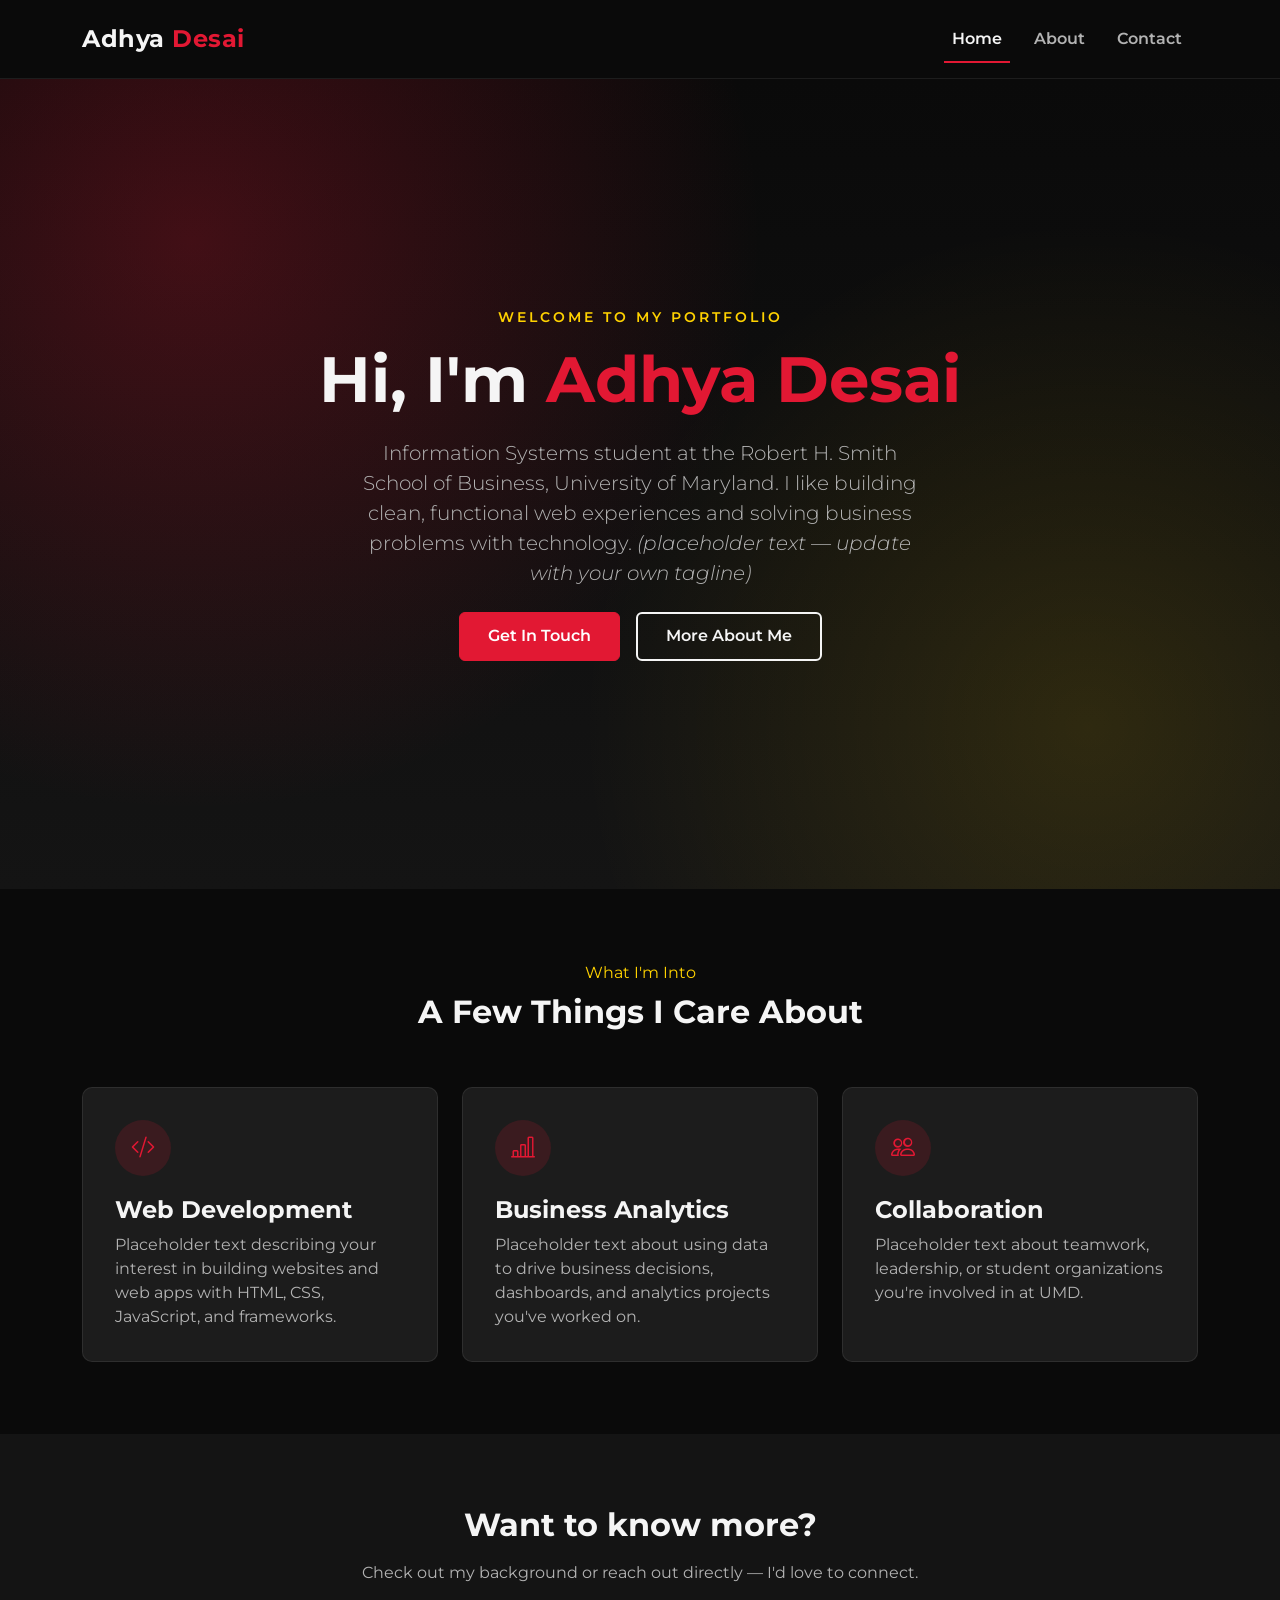
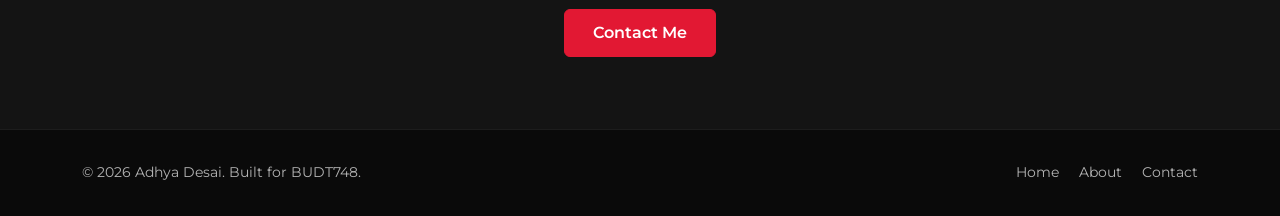
==== index.html @ 3f008665 "Initial commit: three-page portfolio site with Bootstrap 5 Home, About, and Contact pages built from" ====
<!DOCTYPE html>
<html lang="en">
<head>
  <meta charset="UTF-8" />
  <meta name="viewport" content="width=device-width, initial-scale=1.0" />
  <title>Adhya Desai | Home</title>
  <meta name="description" content="Portfolio site of Adhya Desai" />

  <!-- Google Font -->
  <link rel="preconnect" href="https://fonts.googleapis.com" />
  <link href="https://fonts.googleapis.com/css2?family=Montserrat:wght@400;500;600;700&display=swap" rel="stylesheet" />

  <!-- Bootstrap CSS -->
  <link href="https://cdn.jsdelivr.net/npm/bootstrap@5.3.0/dist/css/bootstrap.min.css" rel="stylesheet" />
  <!-- Bootstrap Icons -->
  <link rel="stylesheet" href="https://cdn.jsdelivr.net/npm/bootstrap-icons@1.11.3/font/bootstrap-icons.css" />

  <!-- Custom styles -->
  <link rel="stylesheet" href="css/style.css" />
</head>
<body>

  <!-- Navbar -->
  <nav class="navbar navbar-expand-lg navbar-dark navbar-portfolio sticky-top py-3">
    <div class="container">
      <a class="navbar-brand brand-font fs-4" href="index.html">Adhya<span> Desai</span></a>
      <button class="navbar-toggler" type="button" data-bs-toggle="collapse" data-bs-target="#navbarNav" aria-controls="navbarNav" aria-expanded="false" aria-label="Toggle navigation">
        <span class="navbar-toggler-icon"></span>
      </button>
      <div class="collapse navbar-collapse" id="navbarNav">
        <ul class="navbar-nav ms-auto">
          <li class="nav-item"><a class="nav-link" href="index.html">Home</a></li>
          <li class="nav-item"><a class="nav-link" href="about.html">About</a></li>
          <li class="nav-item"><a class="nav-link" href="contact.html">Contact</a></li>
        </ul>
      </div>
    </div>
  </nav>

  <!-- Hero Section -->
  <header class="hero">
    <div class="container">
      <div class="row justify-content-center text-center">
        <div class="col-lg-8">
          <p class="eyebrow mb-3">Welcome to my portfolio</p>
          <h1 class="mb-4">Hi, I'm <span class="text-accent">Adhya Desai</span></h1>
          <p class="lead mx-auto mb-4">
            Information Systems student at the Robert H. Smith School of Business,
            University of Maryland. I like building clean, functional web
            experiences and solving business problems with technology.
            <em>(placeholder text — update with your own tagline)</em>
          </p>
          <div class="d-flex justify-content-center gap-3 flex-wrap">
            <a href="contact.html" class="btn btn-umd-primary">Get In Touch</a>
            <a href="about.html" class="btn btn-umd-outline">More About Me</a>
          </div>
        </div>
      </div>
    </div>
  </header>

  <!-- What I'm Into Section -->
  <section>
    <div class="container">
      <div class="row mb-5 text-center">
        <div class="col-lg-8 mx-auto">
          <p class="eyebrow text-gold mb-2">What I'm Into</p>
          <h2>A Few Things I Care About</h2>
        </div>
      </div>
      <div class="row g-4">
        <div class="col-md-4">
          <div class="card-dark">
            <div class="icon-circle"><i class="bi bi-code-slash"></i></div>
            <h4>Web Development</h4>
            <p class="text-muted mb-0">
              Placeholder text describing your interest in building websites
              and web apps with HTML, CSS, JavaScript, and frameworks.
            </p>
          </div>
        </div>
        <div class="col-md-4">
          <div class="card-dark">
            <div class="icon-circle"><i class="bi bi-bar-chart-line"></i></div>
            <h4>Business Analytics</h4>
            <p class="text-muted mb-0">
              Placeholder text about using data to drive business decisions,
              dashboards, and analytics projects you've worked on.
            </p>
          </div>
        </div>
        <div class="col-md-4">
          <div class="card-dark">
            <div class="icon-circle"><i class="bi bi-people"></i></div>
            <h4>Collaboration</h4>
            <p class="text-muted mb-0">
              Placeholder text about teamwork, leadership, or student
              organizations you're involved in at UMD.
            </p>
          </div>
        </div>
      </div>
    </div>
  </section>

  <!-- CTA Banner -->
  <section class="section-alt">
    <div class="container text-center">
      <h2 class="mb-3">Want to know more?</h2>
      <p class="text-muted mb-4">Check out my background or reach out directly — I'd love to connect.</p>
      <a href="contact.html" class="btn btn-umd-primary">Contact Me</a>
    </div>
  </section>

  <!-- Footer -->
  <footer>
    <div class="container d-flex flex-column flex-md-row justify-content-between align-items-center text-center text-md-start gap-2">
      <p class="mb-0">&copy; 2026 Adhya Desai. Built for BUDT748.</p>
      <div>
        <a href="index.html" class="me-3">Home</a>
        <a href="about.html" class="me-3">About</a>
        <a href="contact.html">Contact</a>
      </div>
    </div>
  </footer>

  <!-- Bootstrap JS Bundle -->
  <script src="https://cdn.jsdelivr.net/npm/bootstrap@5.3.0/dist/js/bootstrap.bundle.min.js"></script>
  <script src="js/main.js"></script>
</body>
</html>
---- css/style.css ----
/* ==========================================================================
   Adhya Desai — Portfolio Site
   Theme: dark background with University of Maryland red/gold accents
   ========================================================================== */

:root {
  --umd-red: #e21833;
  --umd-red-dark: #a3121f;
  --umd-gold: #ffd200;
  --bg-black: #0a0a0a;
  --bg-dark: #141414;
  --bg-card: #1c1c1c;
  --text-light: #f5f5f5;
  --text-muted: #b3b3b3;
  --border-subtle: rgba(255, 255, 255, 0.08);
}

body {
  background-color: var(--bg-black);
  color: var(--text-light);
  font-family: "Montserrat", -apple-system, BlinkMacSystemFont, "Segoe UI", sans-serif;
}

h1, h2, h3, h4, h5, .brand-font {
  font-family: "Montserrat", sans-serif;
  font-weight: 700;
}

a {
  text-decoration: none;
}

.text-accent {
  color: var(--umd-red);
}

.text-gold {
  color: var(--umd-gold);
}

/* Bootstrap's default .text-muted is too dark for this theme */
.text-muted {
  color: var(--text-muted) !important;
}

/* ---------- Navbar ---------- */
.navbar-portfolio {
  background-color: var(--bg-black) !important;
  border-bottom: 1px solid var(--border-subtle);
}

.navbar-portfolio .navbar-brand {
  font-weight: 700;
  letter-spacing: 0.5px;
  color: var(--text-light) !important;
}

.navbar-portfolio .navbar-brand span {
  color: var(--umd-red);
}

.navbar-portfolio .nav-link {
  color: var(--text-muted) !important;
  font-weight: 600;
  margin-left: 0.5rem;
  margin-right: 0.5rem;
  position: relative;
  transition: color 0.2s ease;
}

.navbar-portfolio .nav-link:hover,
.navbar-portfolio .nav-link.active {
  color: var(--text-light) !important;
}

.navbar-portfolio .nav-link.active::after {
  content: "";
  position: absolute;
  left: 0;
  bottom: -4px;
  width: 100%;
  height: 2px;
  background-color: var(--umd-red);
}

/* ---------- Hero (Home) ---------- */
.hero {
  min-height: 90vh;
  display: flex;
  align-items: center;
  background:
    radial-gradient(circle at 15% 20%, rgba(226, 24, 51, 0.25), transparent 45%),
    radial-gradient(circle at 85% 80%, rgba(255, 210, 0, 0.12), transparent 40%),
    linear-gradient(180deg, var(--bg-black) 0%, var(--bg-dark) 100%);
  position: relative;
  overflow: hidden;
}

.hero .eyebrow {
  letter-spacing: 3px;
  text-transform: uppercase;
  font-size: 0.85rem;
  color: var(--umd-gold);
  font-weight: 600;
}

.hero h1 {
  font-size: clamp(2.5rem, 6vw, 4rem);
  line-height: 1.1;
}

.hero p.lead {
  color: var(--text-muted);
  max-width: 560px;
}

.btn-umd-primary {
  background-color: var(--umd-red);
  border-color: var(--umd-red);
  color: #fff;
  font-weight: 600;
  padding: 0.7rem 1.75rem;
  border-radius: 6px;
  transition: transform 0.15s ease, background-color 0.15s ease;
}

.btn-umd-primary:hover {
  background-color: var(--umd-red-dark);
  border-color: var(--umd-red-dark);
  color: #fff;
  transform: translateY(-2px);
}

.btn-umd-outline {
  border: 2px solid var(--text-light);
  color: var(--text-light);
  font-weight: 600;
  padding: 0.65rem 1.75rem;
  border-radius: 6px;
  transition: all 0.15s ease;
}

.btn-umd-outline:hover {
  background-color: var(--text-light);
  color: var(--bg-black);
  transform: translateY(-2px);
}

/* ---------- Page banner (About / Contact) ---------- */
.page-banner {
  padding: 6rem 0 3.5rem;
  background:
    radial-gradient(circle at 90% 10%, rgba(226, 24, 51, 0.2), transparent 40%),
    linear-gradient(180deg, var(--bg-black) 0%, var(--bg-dark) 100%);
  border-bottom: 1px solid var(--border-subtle);
}

.page-banner p.lead {
  color: var(--text-muted);
}

/* ---------- Section spacing ---------- */
section {
  padding: 4.5rem 0;
}

.section-alt {
  background-color: var(--bg-dark);
}

/* ---------- Cards ---------- */
.card-dark {
  background-color: var(--bg-card);
  border: 1px solid var(--border-subtle);
  border-radius: 10px;
  padding: 2rem;
  height: 100%;
  transition: transform 0.2s ease, border-color 0.2s ease;
}

.card-dark:hover {
  transform: translateY(-6px);
  border-color: var(--umd-red);
}

.card-dark .icon-circle {
  width: 56px;
  height: 56px;
  border-radius: 50%;
  background-color: rgba(226, 24, 51, 0.15);
  color: var(--umd-red);
  display: flex;
  align-items: center;
  justify-content: center;
  font-size: 1.5rem;
  margin-bottom: 1.25rem;
}

/* ---------- Avatar ---------- */
.avatar-circle {
  width: 180px;
  height: 180px;
  border-radius: 50%;
  background: linear-gradient(135deg, var(--umd-red), var(--umd-red-dark));
  display: flex;
  align-items: center;
  justify-content: center;
  font-size: 3.5rem;
  font-weight: 700;
  color: #fff;
  margin: 0 auto;
  border: 4px solid var(--bg-card);
  box-shadow: 0 0 0 2px var(--border-subtle);
}

/* ---------- Skill badges ---------- */
.skill-badge {
  display: inline-block;
  background-color: var(--bg-card);
  border: 1px solid var(--border-subtle);
  color: var(--text-light);
  padding: 0.5rem 1rem;
  border-radius: 30px;
  font-size: 0.9rem;
  font-weight: 600;
  margin: 0.25rem;
}

/* ---------- Timeline (About) ---------- */
.timeline-item {
  border-left: 2px solid var(--border-subtle);
  padding-left: 1.5rem;
  padding-bottom: 2rem;
  position: relative;
}

.timeline-item::before {
  content: "";
  position: absolute;
  left: -7px;
  top: 4px;
  width: 12px;
  height: 12px;
  border-radius: 50%;
  background-color: var(--umd-red);
}

.timeline-item:last-child {
  padding-bottom: 0;
}

/* ---------- Contact page ---------- */
.contact-info-item {
  display: flex;
  align-items: flex-start;
  gap: 1rem;
  margin-bottom: 1.75rem;
}

.contact-info-item .icon-circle {
  flex-shrink: 0;
}

.social-icon-link {
  width: 44px;
  height: 44px;
  border-radius: 50%;
  background-color: var(--bg-card);
  border: 1px solid var(--border-subtle);
  color: var(--text-light);
  display: inline-flex;
  align-items: center;
  justify-content: center;
  font-size: 1.1rem;
  margin-right: 0.5rem;
  transition: all 0.2s ease;
}

.social-icon-link:hover {
  background-color: var(--umd-red);
  border-color: var(--umd-red);
  color: #fff;
}

.form-control-dark {
  background-color: var(--bg-card);
  border: 1px solid var(--border-subtle);
  color: var(--text-light);
  padding: 0.7rem 1rem;
}

.form-control-dark:focus {
  background-color: var(--bg-card);
  color: var(--text-light);
  border-color: var(--umd-red);
  box-shadow: 0 0 0 0.2rem rgba(226, 24, 51, 0.25);
}

.form-control-dark::placeholder {
  color: var(--text-muted);
}

/* ---------- Footer ---------- */
footer {
  background-color: var(--bg-black);
  border-top: 1px solid var(--border-subtle);
  padding: 2rem 0;
  color: var(--text-muted);
  font-size: 0.9rem;
}

footer a {
  color: var(--text-muted);
}

footer a:hover {
  color: var(--umd-red);
}

/* ---------- Responsive tweaks ---------- */
@media (max-width: 767.98px) {
  .hero {
    min-height: auto;
    padding: 7rem 0 4rem;
    text-align: center;
  }

  .hero p.lead {
    max-width: 100%;
    margin-left: auto;
    margin-right: auto;
  }

  .page-banner {
    text-align: center;
    padding: 6.5rem 0 2.5rem;
  }
}
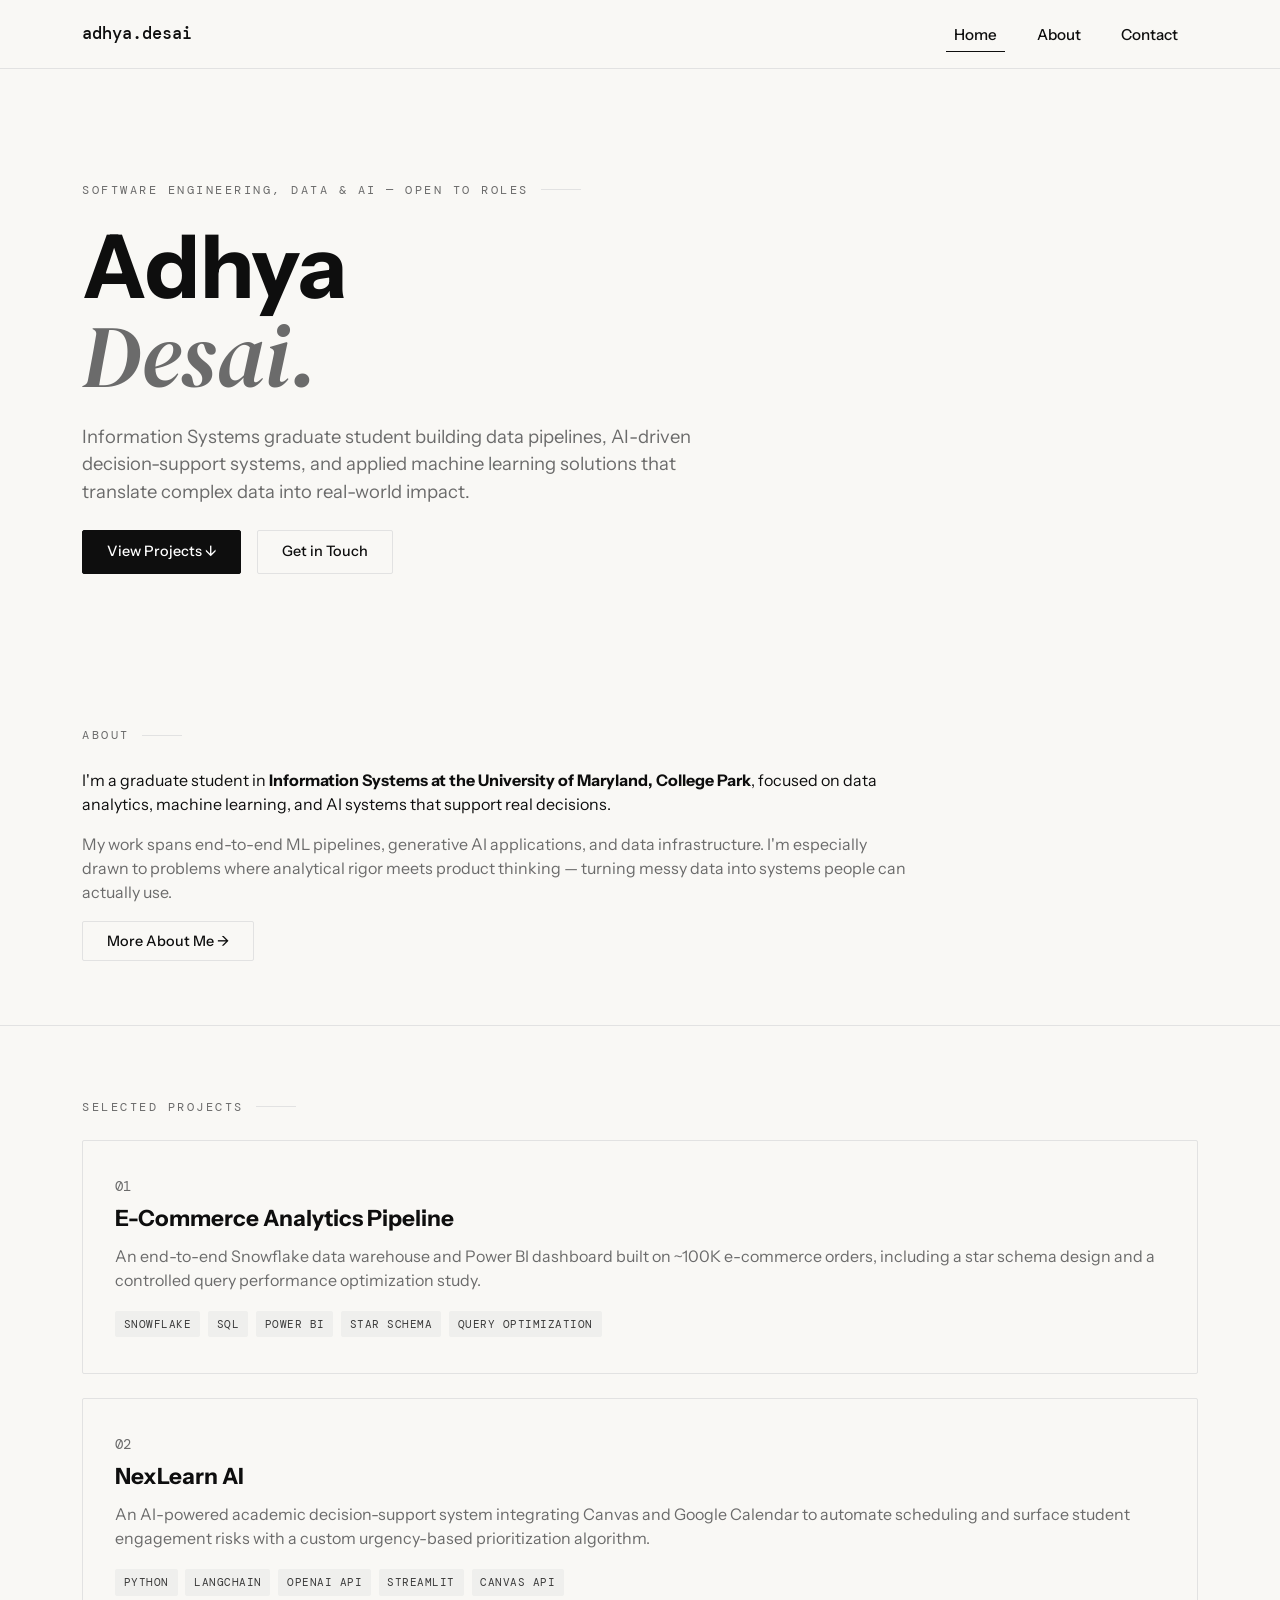
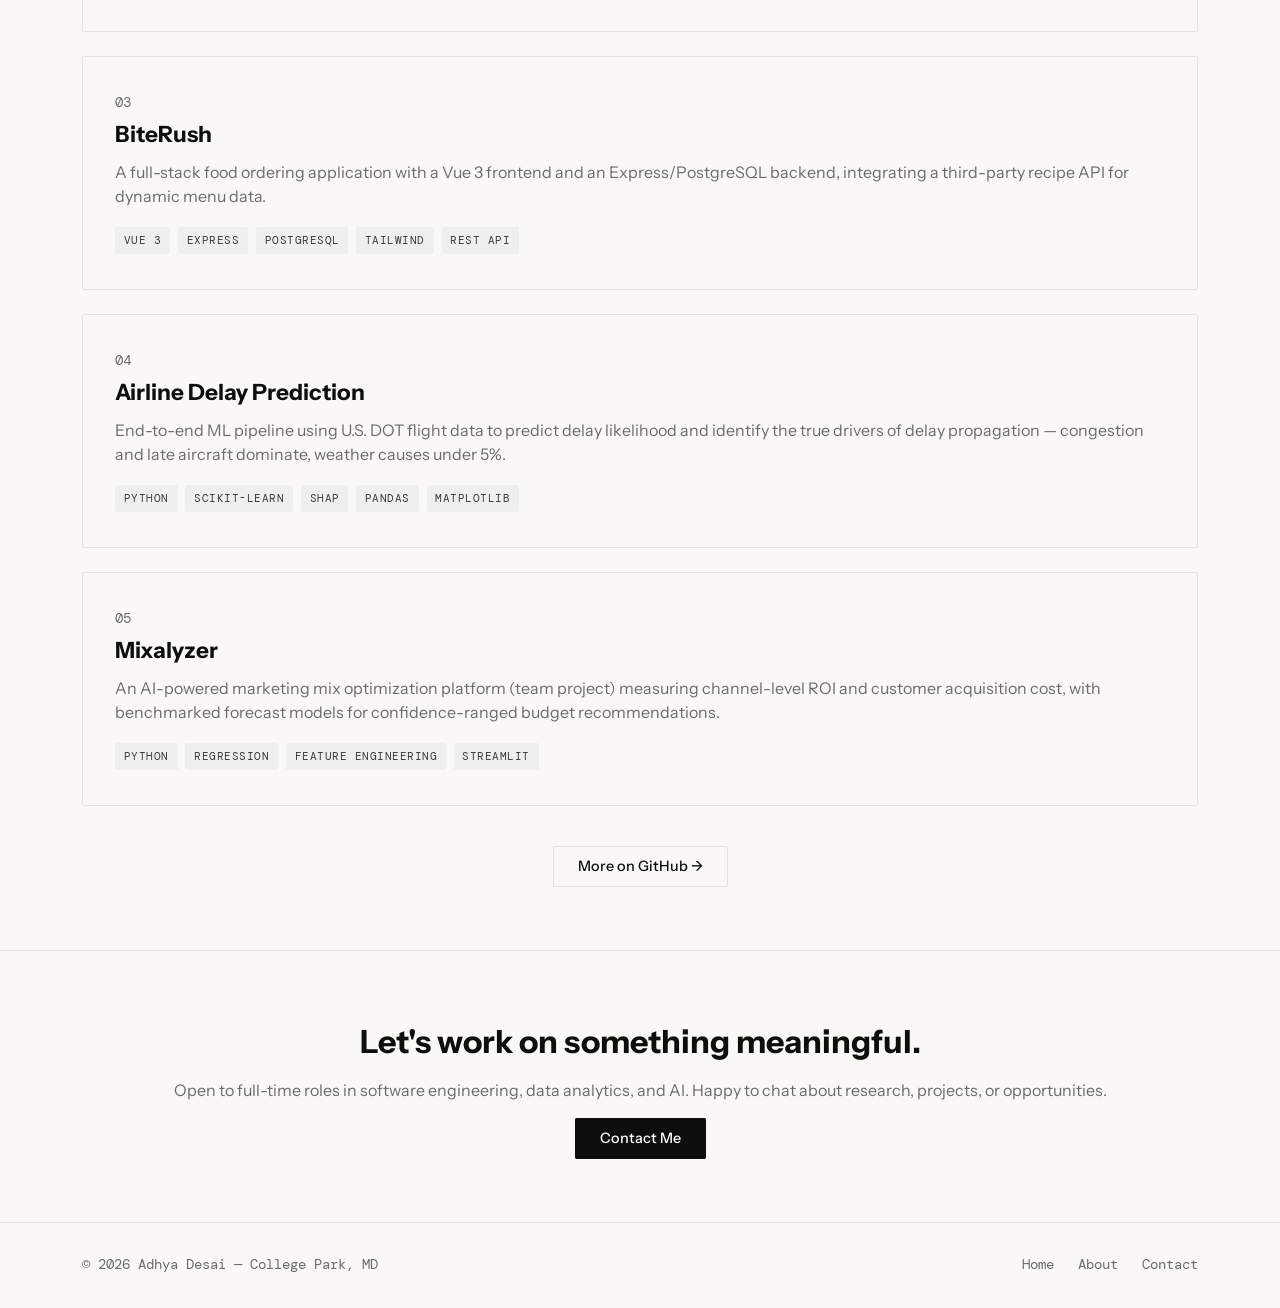
==== commit e409da1d: "Redesign site with editorial style and real resume content Replace dark UMD theme with a cream/ink e" ====
--- a/index.html
+++ b/index.html
@@ -4,26 +4,22 @@
   <meta charset="UTF-8" />
   <meta name="viewport" content="width=device-width, initial-scale=1.0" />
   <title>Adhya Desai | Home</title>
-  <meta name="description" content="Portfolio site of Adhya Desai" />
-
-  <!-- Google Font -->
+  <meta name="description" content="Portfolio site of Adhya Desai — Software Engineering, Data & AI" />
+
   <link rel="preconnect" href="https://fonts.googleapis.com" />
-  <link href="https://fonts.googleapis.com/css2?family=Montserrat:wght@400;500;600;700&display=swap" rel="stylesheet" />
-
-  <!-- Bootstrap CSS -->
+  <link href="https://fonts.googleapis.com/css2?family=DM+Serif+Display:ital@0;1&family=DM+Mono:wght@400;500&family=Instrument+Sans:wght@400;500;600;700&display=swap" rel="stylesheet" />
+
   <link href="https://cdn.jsdelivr.net/npm/bootstrap@5.3.0/dist/css/bootstrap.min.css" rel="stylesheet" />
-  <!-- Bootstrap Icons -->
   <link rel="stylesheet" href="https://cdn.jsdelivr.net/npm/bootstrap-icons@1.11.3/font/bootstrap-icons.css" />
 
-  <!-- Custom styles -->
   <link rel="stylesheet" href="css/style.css" />
 </head>
 <body>
 
   <!-- Navbar -->
-  <nav class="navbar navbar-expand-lg navbar-dark navbar-portfolio sticky-top py-3">
-    <div class="container">
-      <a class="navbar-brand brand-font fs-4" href="index.html">Adhya<span> Desai</span></a>
+  <nav class="navbar navbar-expand-lg navbar-portfolio sticky-top py-3">
+    <div class="container">
+      <a class="navbar-brand" href="index.html">adhya.desai</a>
       <button class="navbar-toggler" type="button" data-bs-toggle="collapse" data-bs-target="#navbarNav" aria-controls="navbarNav" aria-expanded="false" aria-label="Toggle navigation">
         <span class="navbar-toggler-icon"></span>
       </button>
@@ -37,85 +33,168 @@
     </div>
   </nav>
 
-  <!-- Hero Section -->
+  <!-- Hero -->
   <header class="hero">
     <div class="container">
-      <div class="row justify-content-center text-center">
-        <div class="col-lg-8">
-          <p class="eyebrow mb-3">Welcome to my portfolio</p>
-          <h1 class="mb-4">Hi, I'm <span class="text-accent">Adhya Desai</span></h1>
-          <p class="lead mx-auto mb-4">
-            Information Systems student at the Robert H. Smith School of Business,
-            University of Maryland. I like building clean, functional web
-            experiences and solving business problems with technology.
-            <em>(placeholder text — update with your own tagline)</em>
+      <div class="row">
+        <div class="col-lg-9">
+          <p class="eyebrow mb-4">Software Engineering, Data &amp; AI — Open to Roles</p>
+          <h1 class="name-heading">
+            <span class="sans-part">Adhya</span>
+            <span class="serif-part">Desai.</span>
+          </h1>
+          <p class="lead mb-4">
+            Information Systems graduate student building data pipelines,
+            AI-driven decision-support systems, and applied machine learning
+            solutions that translate complex data into real-world impact.
           </p>
-          <div class="d-flex justify-content-center gap-3 flex-wrap">
-            <a href="contact.html" class="btn btn-umd-primary">Get In Touch</a>
-            <a href="about.html" class="btn btn-umd-outline">More About Me</a>
+          <div class="d-flex gap-3 flex-wrap">
+            <a href="#projects" class="btn-mono-primary">View Projects &darr;</a>
+            <a href="contact.html" class="btn-mono-outline">Get in Touch</a>
           </div>
         </div>
       </div>
     </div>
   </header>
 
-  <!-- What I'm Into Section -->
+  <!-- About teaser -->
   <section>
     <div class="container">
-      <div class="row mb-5 text-center">
-        <div class="col-lg-8 mx-auto">
-          <p class="eyebrow text-gold mb-2">What I'm Into</p>
-          <h2>A Few Things I Care About</h2>
-        </div>
-      </div>
-      <div class="row g-4">
-        <div class="col-md-4">
-          <div class="card-dark">
-            <div class="icon-circle"><i class="bi bi-code-slash"></i></div>
-            <h4>Web Development</h4>
-            <p class="text-muted mb-0">
-              Placeholder text describing your interest in building websites
-              and web apps with HTML, CSS, JavaScript, and frameworks.
-            </p>
-          </div>
-        </div>
-        <div class="col-md-4">
-          <div class="card-dark">
-            <div class="icon-circle"><i class="bi bi-bar-chart-line"></i></div>
-            <h4>Business Analytics</h4>
-            <p class="text-muted mb-0">
-              Placeholder text about using data to drive business decisions,
-              dashboards, and analytics projects you've worked on.
-            </p>
-          </div>
-        </div>
-        <div class="col-md-4">
-          <div class="card-dark">
-            <div class="icon-circle"><i class="bi bi-people"></i></div>
-            <h4>Collaboration</h4>
-            <p class="text-muted mb-0">
-              Placeholder text about teamwork, leadership, or student
-              organizations you're involved in at UMD.
-            </p>
-          </div>
+      <p class="eyebrow mb-4">About</p>
+      <div class="row">
+        <div class="col-lg-9">
+          <p class="mb-3">
+            I'm a graduate student in <strong>Information Systems at the
+            University of Maryland, College Park</strong>, focused on data
+            analytics, machine learning, and AI systems that support real
+            decisions.
+          </p>
+          <p class="text-muted mb-4">
+            My work spans end-to-end ML pipelines, generative AI
+            applications, and data infrastructure. I'm especially drawn to
+            problems where analytical rigor meets product thinking —
+            turning messy data into systems people can actually use.
+          </p>
+          <a href="about.html" class="btn-mono-outline">More About Me &rarr;</a>
         </div>
       </div>
     </div>
   </section>
 
-  <!-- CTA Banner -->
-  <section class="section-alt">
-    <div class="container text-center">
-      <h2 class="mb-3">Want to know more?</h2>
-      <p class="text-muted mb-4">Check out my background or reach out directly — I'd love to connect.</p>
-      <a href="contact.html" class="btn btn-umd-primary">Contact Me</a>
+  <!-- Selected Projects -->
+  <section id="projects">
+    <div class="container">
+      <p class="eyebrow mb-4">Selected Projects</p>
+
+      <div class="project-card">
+        <span class="project-index">01</span>
+        <h3>E-Commerce Analytics Pipeline</h3>
+        <p class="text-muted mb-3">
+          An end-to-end Snowflake data warehouse and Power BI dashboard
+          built on ~100K e-commerce orders, including a star schema design
+          and a controlled query performance optimization study.
+        </p>
+        <div>
+          <span class="tag">Snowflake</span>
+          <span class="tag">SQL</span>
+          <span class="tag">Power BI</span>
+          <span class="tag">Star Schema</span>
+          <span class="tag">Query Optimization</span>
+        </div>
+      </div>
+
+      <div class="project-card">
+        <span class="project-index">02</span>
+        <h3>NexLearn AI</h3>
+        <p class="text-muted mb-3">
+          An AI-powered academic decision-support system integrating Canvas
+          and Google Calendar to automate scheduling and surface student
+          engagement risks with a custom urgency-based prioritization
+          algorithm.
+        </p>
+        <div>
+          <span class="tag">Python</span>
+          <span class="tag">LangChain</span>
+          <span class="tag">OpenAI API</span>
+          <span class="tag">Streamlit</span>
+          <span class="tag">Canvas API</span>
+        </div>
+      </div>
+
+      <div class="project-card">
+        <span class="project-index">03</span>
+        <h3>BiteRush</h3>
+        <p class="text-muted mb-3">
+          A full-stack food ordering application with a Vue 3 frontend and
+          an Express/PostgreSQL backend, integrating a third-party recipe
+          API for dynamic menu data.
+        </p>
+        <div>
+          <span class="tag">Vue 3</span>
+          <span class="tag">Express</span>
+          <span class="tag">PostgreSQL</span>
+          <span class="tag">Tailwind</span>
+          <span class="tag">REST API</span>
+        </div>
+      </div>
+
+      <div class="project-card">
+        <span class="project-index">04</span>
+        <h3>Airline Delay Prediction</h3>
+        <p class="text-muted mb-3">
+          End-to-end ML pipeline using U.S. DOT flight data to predict
+          delay likelihood and identify the true drivers of delay
+          propagation — congestion and late aircraft dominate, weather
+          causes under 5%.
+        </p>
+        <div>
+          <span class="tag">Python</span>
+          <span class="tag">scikit-learn</span>
+          <span class="tag">SHAP</span>
+          <span class="tag">Pandas</span>
+          <span class="tag">Matplotlib</span>
+        </div>
+      </div>
+
+      <div class="project-card mb-0">
+        <span class="project-index">05</span>
+        <h3>Mixalyzer</h3>
+        <p class="text-muted mb-3">
+          An AI-powered marketing mix optimization platform (team project)
+          measuring channel-level ROI and customer acquisition cost, with
+          benchmarked forecast models for confidence-ranged budget
+          recommendations.
+        </p>
+        <div>
+          <span class="tag">Python</span>
+          <span class="tag">Regression</span>
+          <span class="tag">Feature Engineering</span>
+          <span class="tag">Streamlit</span>
+        </div>
+      </div>
+
+      <div class="text-center mt-5">
+        <a href="https://github.com/ad-hya" target="_blank" rel="noopener" class="btn-mono-outline">More on GitHub &rarr;</a>
+      </div>
+    </div>
+  </section>
+
+  <!-- CTA -->
+  <section class="cta-banner">
+    <div class="container">
+      <h2 class="mb-3">Let's work on something meaningful.</h2>
+      <p class="text-muted mb-4">
+        Open to full-time roles in software engineering, data analytics,
+        and AI. Happy to chat about research, projects, or opportunities.
+      </p>
+      <a href="contact.html" class="btn-mono-primary">Contact Me</a>
     </div>
   </section>
 
   <!-- Footer -->
   <footer>
     <div class="container d-flex flex-column flex-md-row justify-content-between align-items-center text-center text-md-start gap-2">
-      <p class="mb-0">&copy; 2026 Adhya Desai. Built for BUDT748.</p>
+      <p class="mb-0">&copy; 2026 Adhya Desai — College Park, MD</p>
       <div>
         <a href="index.html" class="me-3">Home</a>
         <a href="about.html" class="me-3">About</a>
@@ -124,7 +203,6 @@
     </div>
   </footer>
 
-  <!-- Bootstrap JS Bundle -->
   <script src="https://cdn.jsdelivr.net/npm/bootstrap@5.3.0/dist/js/bootstrap.bundle.min.js"></script>
   <script src="js/main.js"></script>
 </body>
--- a/css/style.css
+++ b/css/style.css
@@ -1,162 +1,200 @@
 /* ==========================================================================
    Adhya Desai — Portfolio Site
-   Theme: dark background with University of Maryland red/gold accents
+   Theme: editorial minimalist — cream background, ink text, serif/mono mix
+   (companion style to adhya.desai's main portfolio)
    ========================================================================== */
 
 :root {
-  --umd-red: #e21833;
-  --umd-red-dark: #a3121f;
-  --umd-gold: #ffd200;
-  --bg-black: #0a0a0a;
-  --bg-dark: #141414;
-  --bg-card: #1c1c1c;
-  --text-light: #f5f5f5;
-  --text-muted: #b3b3b3;
-  --border-subtle: rgba(255, 255, 255, 0.08);
+  --bg: #f9f8f5;
+  --ink: #0e0e0e;
+  --muted: #6b6b6b;
+  --border: #e2e2e2;
+  --tag-bg: #efefed;
+  --tag-text: #3a3a3a;
+  --white: #ffffff;
 }
 
 body {
-  background-color: var(--bg-black);
-  color: var(--text-light);
-  font-family: "Montserrat", -apple-system, BlinkMacSystemFont, "Segoe UI", sans-serif;
-}
-
-h1, h2, h3, h4, h5, .brand-font {
-  font-family: "Montserrat", sans-serif;
+  background-color: var(--bg);
+  color: var(--ink);
+  font-family: "Instrument Sans", -apple-system, BlinkMacSystemFont, "Segoe UI", sans-serif;
+}
+
+h1, h2, h3, h4, h5 {
+  font-family: "Instrument Sans", sans-serif;
   font-weight: 700;
+  color: var(--ink);
+}
+
+.serif-italic {
+  font-family: "DM Serif Display", serif;
+  font-style: italic;
+  font-weight: 400;
+}
+
+.mono {
+  font-family: "DM Mono", monospace;
 }
 
 a {
   text-decoration: none;
-}
-
-.text-accent {
-  color: var(--umd-red);
-}
-
-.text-gold {
-  color: var(--umd-gold);
-}
-
-/* Bootstrap's default .text-muted is too dark for this theme */
+  color: var(--ink);
+}
+
 .text-muted {
-  color: var(--text-muted) !important;
+  color: var(--muted) !important;
+}
+
+.eyebrow {
+  font-family: "DM Mono", monospace;
+  text-transform: uppercase;
+  letter-spacing: 2.5px;
+  font-size: 0.75rem;
+  color: var(--muted);
+  display: flex;
+  align-items: center;
+  gap: 0.75rem;
+}
+
+.eyebrow::after {
+  content: "";
+  flex: 0 0 40px;
+  height: 1px;
+  background-color: var(--border);
+}
+
+.eyebrow.center {
+  justify-content: center;
+}
+
+.eyebrow.center::after {
+  display: none;
 }
 
 /* ---------- Navbar ---------- */
 .navbar-portfolio {
-  background-color: var(--bg-black) !important;
-  border-bottom: 1px solid var(--border-subtle);
+  background-color: var(--bg) !important;
+  border-bottom: 1px solid var(--border);
 }
 
 .navbar-portfolio .navbar-brand {
-  font-weight: 700;
-  letter-spacing: 0.5px;
-  color: var(--text-light) !important;
-}
-
-.navbar-portfolio .navbar-brand span {
-  color: var(--umd-red);
+  font-family: "DM Mono", monospace;
+  font-weight: 500;
+  font-size: 1.05rem;
+  color: var(--ink) !important;
+}
+
+.navbar-portfolio .navbar-toggler {
+  border: 1px solid var(--border);
+  padding: 0.4rem 0.6rem;
+}
+
+.navbar-portfolio .navbar-toggler:focus {
+  box-shadow: none;
+}
+
+.navbar-portfolio .navbar-toggler-icon {
+  background-image: url("data:image/svg+xml,%3csvg xmlns='http://www.w3.org/2000/svg' viewBox='0 0 30 30'%3e%3cpath stroke='rgba(14, 14, 14, 0.9)' stroke-linecap='round' stroke-miterlimit='10' stroke-width='2' d='M4 7h22M4 15h22M4 23h22'/%3e%3c/svg%3e");
 }
 
 .navbar-portfolio .nav-link {
-  color: var(--text-muted) !important;
-  font-weight: 600;
-  margin-left: 0.5rem;
-  margin-right: 0.5rem;
-  position: relative;
-  transition: color 0.2s ease;
+  color: var(--ink) !important;
+  font-weight: 500;
+  font-size: 0.95rem;
+  margin-left: 0.75rem;
+  margin-right: 0.75rem;
+  padding-bottom: 4px;
+  border-bottom: 1px solid transparent;
+  transition: border-color 0.2s ease, color 0.2s ease;
 }
 
 .navbar-portfolio .nav-link:hover,
 .navbar-portfolio .nav-link.active {
-  color: var(--text-light) !important;
-}
-
-.navbar-portfolio .nav-link.active::after {
-  content: "";
-  position: absolute;
-  left: 0;
-  bottom: -4px;
-  width: 100%;
-  height: 2px;
-  background-color: var(--umd-red);
-}
-
-/* ---------- Hero (Home) ---------- */
+  color: var(--ink) !important;
+  border-bottom-color: var(--ink);
+}
+
+/* ---------- Buttons ---------- */
+.btn-mono-primary {
+  background-color: var(--ink);
+  border: 1px solid var(--ink);
+  color: var(--white);
+  font-weight: 500;
+  font-size: 0.9rem;
+  padding: 0.65rem 1.5rem;
+  border-radius: 2px;
+  transition: background-color 0.15s ease, transform 0.15s ease;
+}
+
+.btn-mono-primary:hover {
+  background-color: #2a2a2a;
+  border-color: #2a2a2a;
+  color: var(--white);
+  transform: translateY(-1px);
+}
+
+.btn-mono-outline {
+  background-color: transparent;
+  border: 1px solid var(--border);
+  color: var(--ink);
+  font-weight: 500;
+  font-size: 0.9rem;
+  padding: 0.65rem 1.5rem;
+  border-radius: 2px;
+  transition: all 0.15s ease;
+}
+
+.btn-mono-outline:hover {
+  background-color: var(--ink);
+  border-color: var(--ink);
+  color: var(--white);
+  transform: translateY(-1px);
+}
+
+/* ---------- Hero ---------- */
 .hero {
-  min-height: 90vh;
-  display: flex;
-  align-items: center;
-  background:
-    radial-gradient(circle at 15% 20%, rgba(226, 24, 51, 0.25), transparent 45%),
-    radial-gradient(circle at 85% 80%, rgba(255, 210, 0, 0.12), transparent 40%),
-    linear-gradient(180deg, var(--bg-black) 0%, var(--bg-dark) 100%);
-  position: relative;
-  overflow: hidden;
-}
-
-.hero .eyebrow {
-  letter-spacing: 3px;
-  text-transform: uppercase;
-  font-size: 0.85rem;
-  color: var(--umd-gold);
-  font-weight: 600;
-}
-
-.hero h1 {
-  font-size: clamp(2.5rem, 6vw, 4rem);
-  line-height: 1.1;
+  padding: 7rem 0 5rem;
+}
+
+.hero .name-heading {
+  font-size: clamp(3rem, 8vw, 5.5rem);
+  line-height: 1;
+  margin-bottom: 1.5rem;
+}
+
+.hero .name-heading .sans-part {
+  font-family: "Instrument Sans", sans-serif;
+  font-weight: 700;
+  display: block;
+}
+
+.hero .name-heading .serif-part {
+  font-family: "DM Serif Display", serif;
+  font-style: italic;
+  font-weight: 400;
+  color: var(--muted);
+  display: block;
 }
 
 .hero p.lead {
-  color: var(--text-muted);
-  max-width: 560px;
-}
-
-.btn-umd-primary {
-  background-color: var(--umd-red);
-  border-color: var(--umd-red);
-  color: #fff;
-  font-weight: 600;
-  padding: 0.7rem 1.75rem;
-  border-radius: 6px;
-  transition: transform 0.15s ease, background-color 0.15s ease;
-}
-
-.btn-umd-primary:hover {
-  background-color: var(--umd-red-dark);
-  border-color: var(--umd-red-dark);
-  color: #fff;
-  transform: translateY(-2px);
-}
-
-.btn-umd-outline {
-  border: 2px solid var(--text-light);
-  color: var(--text-light);
-  font-weight: 600;
-  padding: 0.65rem 1.75rem;
-  border-radius: 6px;
-  transition: all 0.15s ease;
-}
-
-.btn-umd-outline:hover {
-  background-color: var(--text-light);
-  color: var(--bg-black);
-  transform: translateY(-2px);
+  color: var(--muted);
+  font-size: 1.15rem;
+  max-width: 620px;
 }
 
 /* ---------- Page banner (About / Contact) ---------- */
 .page-banner {
-  padding: 6rem 0 3.5rem;
-  background:
-    radial-gradient(circle at 90% 10%, rgba(226, 24, 51, 0.2), transparent 40%),
-    linear-gradient(180deg, var(--bg-black) 0%, var(--bg-dark) 100%);
-  border-bottom: 1px solid var(--border-subtle);
+  padding: 6.5rem 0 3rem;
+  border-bottom: 1px solid var(--border);
+}
+
+.page-banner h1 {
+  font-size: clamp(2.25rem, 5vw, 3.25rem);
+  margin: 1rem 0;
 }
 
 .page-banner p.lead {
-  color: var(--text-muted);
+  color: var(--muted);
 }
 
 /* ---------- Section spacing ---------- */
@@ -164,164 +202,219 @@
   padding: 4.5rem 0;
 }
 
-.section-alt {
-  background-color: var(--bg-dark);
-}
-
-/* ---------- Cards ---------- */
-.card-dark {
-  background-color: var(--bg-card);
-  border: 1px solid var(--border-subtle);
-  border-radius: 10px;
+section + section {
+  border-top: 1px solid var(--border);
+}
+
+/* ---------- Project cards ---------- */
+.project-card {
+  border: 1px solid var(--border);
+  border-radius: 2px;
   padding: 2rem;
-  height: 100%;
-  transition: transform 0.2s ease, border-color 0.2s ease;
-}
-
-.card-dark:hover {
-  transform: translateY(-6px);
-  border-color: var(--umd-red);
-}
-
-.card-dark .icon-circle {
-  width: 56px;
-  height: 56px;
-  border-radius: 50%;
-  background-color: rgba(226, 24, 51, 0.15);
-  color: var(--umd-red);
+  margin-bottom: 1.5rem;
+  transition: border-color 0.2s ease;
+}
+
+.project-card:hover {
+  border-color: var(--ink);
+}
+
+.project-index {
+  font-family: "DM Mono", monospace;
+  color: var(--muted);
+  font-size: 0.85rem;
+}
+
+.project-card h3 {
+  font-size: 1.4rem;
+  margin: 0.5rem 0 0.75rem;
+}
+
+.tag {
+  display: inline-block;
+  font-family: "DM Mono", monospace;
+  text-transform: uppercase;
+  font-size: 0.7rem;
+  letter-spacing: 0.5px;
+  background-color: var(--tag-bg);
+  color: var(--tag-text);
+  padding: 0.3rem 0.55rem;
+  border-radius: 2px;
+  margin: 0.2rem 0.3rem 0.2rem 0;
+}
+
+/* ---------- Skills rows ---------- */
+.skill-row {
   display: flex;
-  align-items: center;
-  justify-content: center;
-  font-size: 1.5rem;
-  margin-bottom: 1.25rem;
-}
-
-/* ---------- Avatar ---------- */
-.avatar-circle {
-  width: 180px;
-  height: 180px;
-  border-radius: 50%;
-  background: linear-gradient(135deg, var(--umd-red), var(--umd-red-dark));
-  display: flex;
-  align-items: center;
-  justify-content: center;
-  font-size: 3.5rem;
-  font-weight: 700;
-  color: #fff;
-  margin: 0 auto;
-  border: 4px solid var(--bg-card);
-  box-shadow: 0 0 0 2px var(--border-subtle);
-}
-
-/* ---------- Skill badges ---------- */
-.skill-badge {
-  display: inline-block;
-  background-color: var(--bg-card);
-  border: 1px solid var(--border-subtle);
-  color: var(--text-light);
-  padding: 0.5rem 1rem;
-  border-radius: 30px;
+  justify-content: space-between;
+  align-items: baseline;
+  padding: 1.1rem 0;
+  border-bottom: 1px solid var(--border);
+  flex-wrap: wrap;
+  gap: 0.5rem;
+}
+
+.skill-row:last-child {
+  border-bottom: none;
+}
+
+.skill-row .skill-label {
+  font-weight: 600;
+}
+
+.skill-row .skill-value {
+  font-family: "DM Mono", monospace;
+  color: var(--muted);
+  text-align: right;
   font-size: 0.9rem;
-  font-weight: 600;
-  margin: 0.25rem;
-}
-
-/* ---------- Timeline (About) ---------- */
-.timeline-item {
-  border-left: 2px solid var(--border-subtle);
-  padding-left: 1.5rem;
-  padding-bottom: 2rem;
+}
+
+/* ---------- Education ---------- */
+.edu-item {
+  border-bottom: 1px solid var(--border);
+  padding: 1.5rem 0;
+}
+
+.edu-item:last-child {
+  border-bottom: none;
+}
+
+.edu-item h5 {
+  margin-bottom: 0.2rem;
+}
+
+/* ---------- Experience timeline ---------- */
+.exp-item {
+  border-left: 2px solid var(--border);
+  padding-left: 1.75rem;
+  padding-bottom: 2.5rem;
   position: relative;
 }
 
-.timeline-item::before {
+.exp-item::before {
   content: "";
   position: absolute;
-  left: -7px;
+  left: -6px;
   top: 4px;
-  width: 12px;
-  height: 12px;
+  width: 10px;
+  height: 10px;
   border-radius: 50%;
-  background-color: var(--umd-red);
-}
-
-.timeline-item:last-child {
+  background-color: var(--ink);
+}
+
+.exp-item:last-child {
   padding-bottom: 0;
 }
 
+.exp-item .exp-role {
+  font-weight: 700;
+  font-size: 1.1rem;
+  margin-bottom: 0.15rem;
+}
+
+.exp-item .exp-meta {
+  font-family: "DM Mono", monospace;
+  color: var(--muted);
+  font-size: 0.82rem;
+  margin-bottom: 0.75rem;
+}
+
+.exp-item ul {
+  color: var(--muted);
+  padding-left: 1.1rem;
+  margin-bottom: 0;
+}
+
+.exp-item ul li {
+  margin-bottom: 0.4rem;
+}
+
+/* ---------- CTA banner ---------- */
+.cta-banner {
+  text-align: center;
+}
+
 /* ---------- Contact page ---------- */
-.contact-info-item {
+.contact-row {
   display: flex;
-  align-items: flex-start;
-  gap: 1rem;
-  margin-bottom: 1.75rem;
-}
-
-.contact-info-item .icon-circle {
-  flex-shrink: 0;
-}
-
-.social-icon-link {
-  width: 44px;
-  height: 44px;
-  border-radius: 50%;
-  background-color: var(--bg-card);
-  border: 1px solid var(--border-subtle);
-  color: var(--text-light);
-  display: inline-flex;
-  align-items: center;
-  justify-content: center;
-  font-size: 1.1rem;
-  margin-right: 0.5rem;
-  transition: all 0.2s ease;
-}
-
-.social-icon-link:hover {
-  background-color: var(--umd-red);
-  border-color: var(--umd-red);
-  color: #fff;
-}
-
-.form-control-dark {
-  background-color: var(--bg-card);
-  border: 1px solid var(--border-subtle);
-  color: var(--text-light);
+  justify-content: space-between;
+  align-items: baseline;
+  padding: 1.4rem 0;
+  border-bottom: 1px solid var(--border);
+  flex-wrap: wrap;
+  gap: 0.4rem;
+}
+
+.contact-row:first-child {
+  border-top: 1px solid var(--border);
+}
+
+.contact-row .contact-label {
+  font-family: "DM Mono", monospace;
+  text-transform: uppercase;
+  letter-spacing: 1.5px;
+  font-size: 0.75rem;
+  color: var(--muted);
+}
+
+.contact-row .contact-value {
+  font-weight: 600;
+  font-size: 1.05rem;
+}
+
+.contact-row .contact-value:hover {
+  text-decoration: underline;
+}
+
+.form-control-mono {
+  background-color: var(--white);
+  border: 1px solid var(--border);
+  border-radius: 2px;
+  color: var(--ink);
   padding: 0.7rem 1rem;
 }
 
-.form-control-dark:focus {
-  background-color: var(--bg-card);
-  color: var(--text-light);
-  border-color: var(--umd-red);
-  box-shadow: 0 0 0 0.2rem rgba(226, 24, 51, 0.25);
-}
-
-.form-control-dark::placeholder {
-  color: var(--text-muted);
+.form-control-mono:focus {
+  background-color: var(--white);
+  color: var(--ink);
+  border-color: var(--ink);
+  box-shadow: none;
+}
+
+.form-control-mono::placeholder {
+  color: #b5b5b5;
+}
+
+.form-label {
+  font-family: "DM Mono", monospace;
+  font-size: 0.78rem;
+  text-transform: uppercase;
+  letter-spacing: 1px;
+  color: var(--muted);
 }
 
 /* ---------- Footer ---------- */
 footer {
-  background-color: var(--bg-black);
-  border-top: 1px solid var(--border-subtle);
+  background-color: var(--bg);
+  border-top: 1px solid var(--border);
   padding: 2rem 0;
-  color: var(--text-muted);
-  font-size: 0.9rem;
+  color: var(--muted);
+  font-size: 0.85rem;
+  font-family: "DM Mono", monospace;
 }
 
 footer a {
-  color: var(--text-muted);
+  color: var(--muted);
 }
 
 footer a:hover {
-  color: var(--umd-red);
+  color: var(--ink);
 }
 
 /* ---------- Responsive tweaks ---------- */
 @media (max-width: 767.98px) {
   .hero {
-    min-height: auto;
-    padding: 7rem 0 4rem;
+    padding: 6.5rem 0 3rem;
     text-align: center;
   }
 
@@ -331,8 +424,33 @@
     margin-right: auto;
   }
 
+  .hero .eyebrow {
+    justify-content: center;
+  }
+
+  .hero .eyebrow::after {
+    display: none;
+  }
+
   .page-banner {
     text-align: center;
-    padding: 6.5rem 0 2.5rem;
-  }
-}
+  }
+
+  .page-banner .eyebrow {
+    justify-content: center;
+  }
+
+  .page-banner .eyebrow::after {
+    display: none;
+  }
+
+  .skill-row,
+  .contact-row {
+    flex-direction: column;
+    gap: 0.3rem;
+  }
+
+  .contact-row .contact-value {
+    text-align: left;
+  }
+}
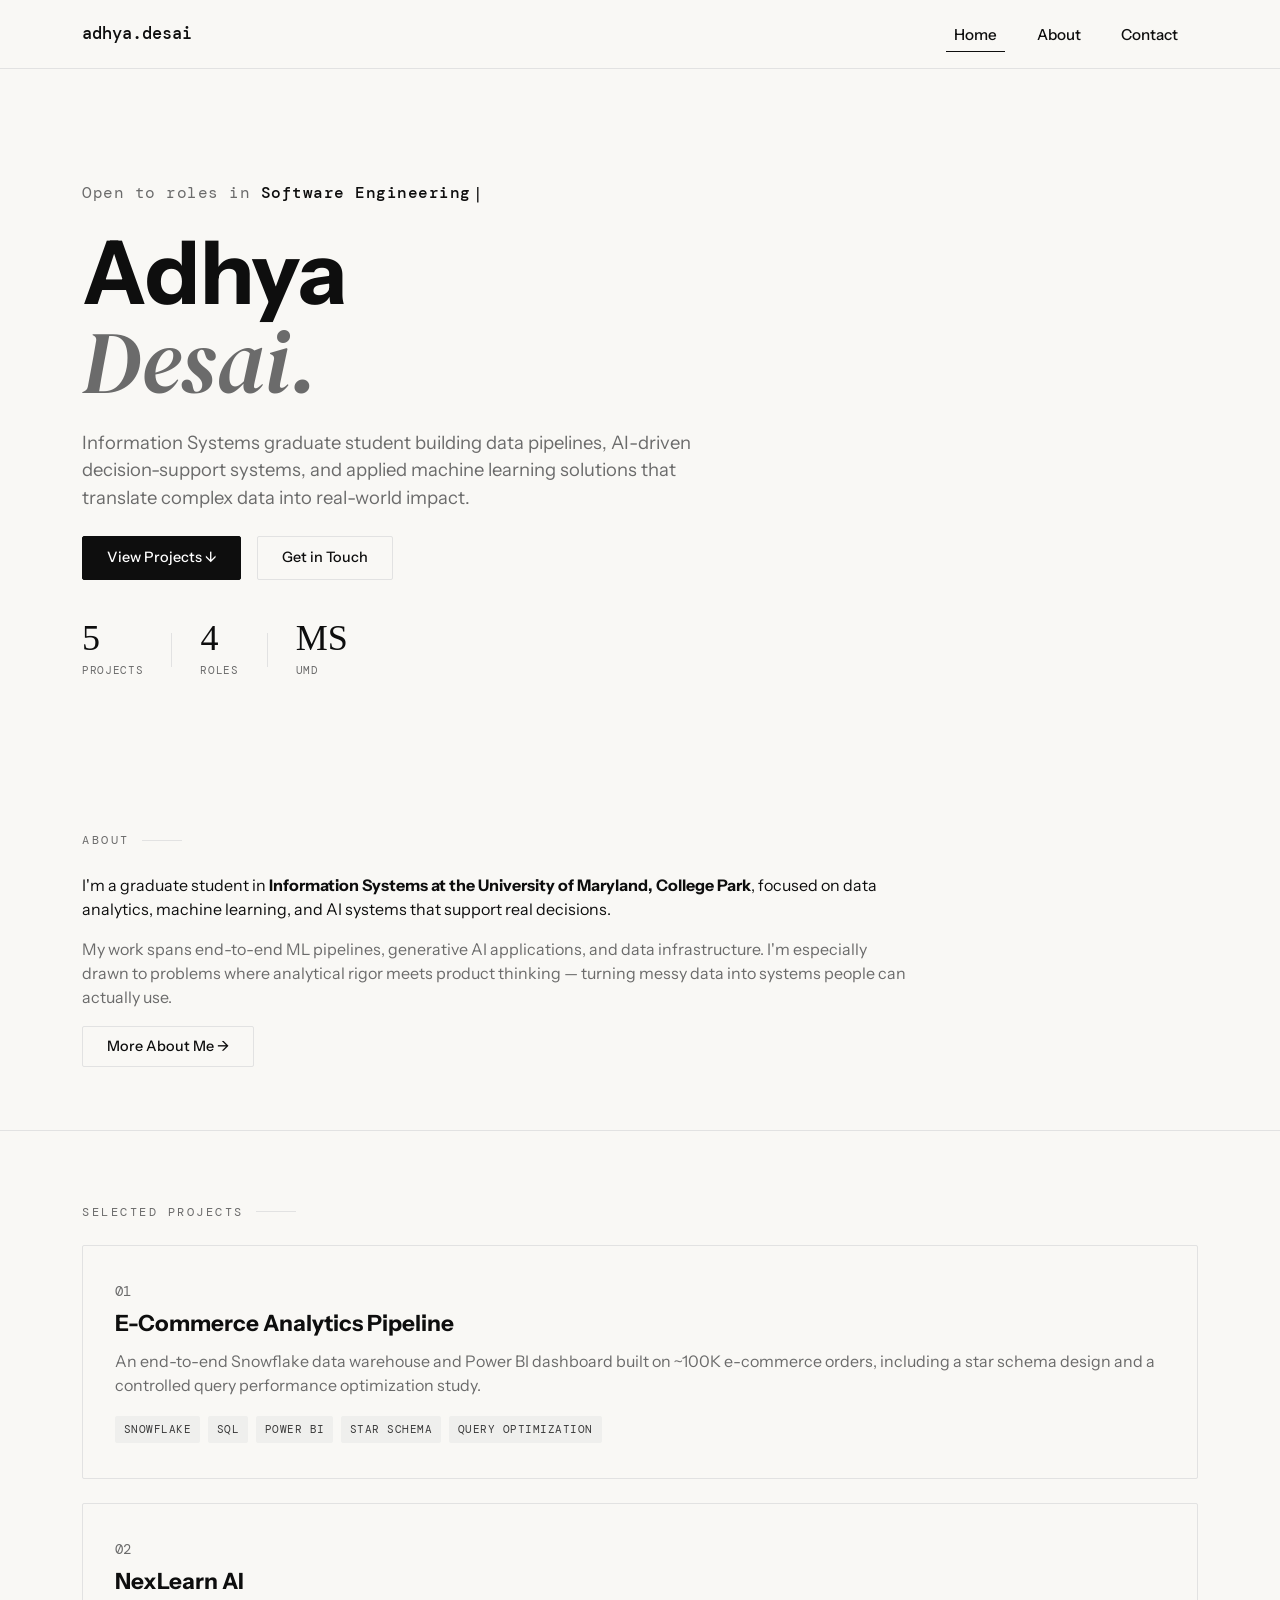
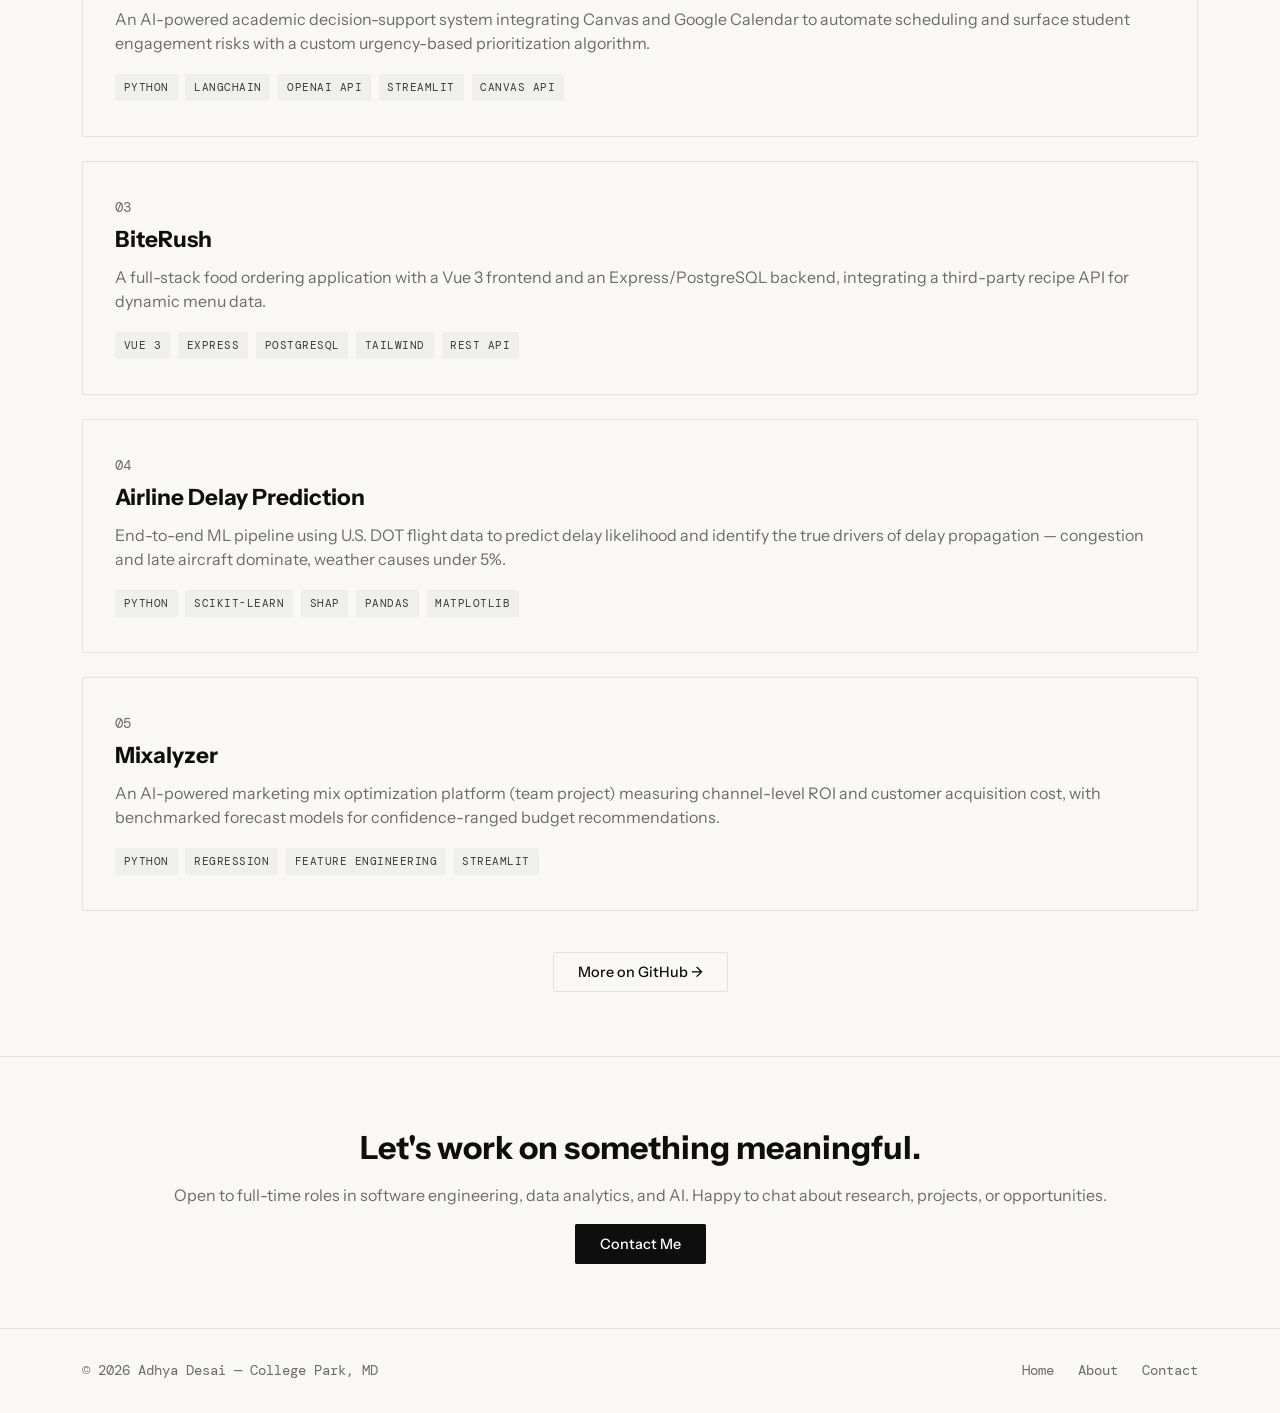
==== commit 5704bee7: "Add rotating role typewriter and animated hero stat counters Eyebrow line now cycles through Softwar" ====
--- a/index.html
+++ b/index.html
@@ -37,8 +37,10 @@
   <header class="hero">
     <div class="container">
       <div class="row">
-        <div class="col-lg-9">
-          <p class="eyebrow mb-4">Software Engineering, Data &amp; AI — Open to Roles</p>
+        <div class="col-lg-9 reveal">
+          <p class="role-line mb-4">
+            <span class="role-static">Open to roles in </span><span id="roleTypewriter" class="role-typewriter"></span><span class="type-cursor">|</span>
+          </p>
           <h1 class="name-heading">
             <span class="sans-part">Adhya</span>
             <span class="serif-part">Desai.</span>
@@ -52,6 +54,23 @@
             <a href="#projects" class="btn-mono-primary">View Projects &darr;</a>
             <a href="contact.html" class="btn-mono-outline">Get in Touch</a>
           </div>
+
+          <div class="hero-stats">
+            <div class="hero-stat">
+              <div class="hero-stat-num" data-target="5">0</div>
+              <div class="hero-stat-label">Projects</div>
+            </div>
+            <div class="hero-divider"></div>
+            <div class="hero-stat">
+              <div class="hero-stat-num" data-target="4">0</div>
+              <div class="hero-stat-label">Roles</div>
+            </div>
+            <div class="hero-divider"></div>
+            <div class="hero-stat">
+              <div class="hero-stat-num">MS</div>
+              <div class="hero-stat-label">UMD</div>
+            </div>
+          </div>
         </div>
       </div>
     </div>
@@ -62,7 +81,7 @@
     <div class="container">
       <p class="eyebrow mb-4">About</p>
       <div class="row">
-        <div class="col-lg-9">
+        <div class="col-lg-9 reveal">
           <p class="mb-3">
             I'm a graduate student in <strong>Information Systems at the
             University of Maryland, College Park</strong>, focused on data
@@ -86,7 +105,7 @@
     <div class="container">
       <p class="eyebrow mb-4">Selected Projects</p>
 
-      <div class="project-card">
+      <div class="project-card reveal">
         <span class="project-index">01</span>
         <h3>E-Commerce Analytics Pipeline</h3>
         <p class="text-muted mb-3">
@@ -103,7 +122,7 @@
         </div>
       </div>
 
-      <div class="project-card">
+      <div class="project-card reveal">
         <span class="project-index">02</span>
         <h3>NexLearn AI</h3>
         <p class="text-muted mb-3">
@@ -121,7 +140,7 @@
         </div>
       </div>
 
-      <div class="project-card">
+      <div class="project-card reveal">
         <span class="project-index">03</span>
         <h3>BiteRush</h3>
         <p class="text-muted mb-3">
@@ -138,7 +157,7 @@
         </div>
       </div>
 
-      <div class="project-card">
+      <div class="project-card reveal">
         <span class="project-index">04</span>
         <h3>Airline Delay Prediction</h3>
         <p class="text-muted mb-3">
@@ -156,7 +175,7 @@
         </div>
       </div>
 
-      <div class="project-card mb-0">
+      <div class="project-card reveal mb-0">
         <span class="project-index">05</span>
         <h3>Mixalyzer</h3>
         <p class="text-muted mb-3">
@@ -181,7 +200,7 @@
 
   <!-- CTA -->
   <section class="cta-banner">
-    <div class="container">
+    <div class="container reveal">
       <h2 class="mb-3">Let's work on something meaningful.</h2>
       <p class="text-muted mb-4">
         Open to full-time roles in software engineering, data analytics,
@@ -203,6 +222,9 @@
     </div>
   </footer>
 
+  <a href="#" id="backToTop" class="back-to-top" aria-label="Back to top"><i class="bi bi-arrow-up"></i></a>
+  <div id="toast" class="toast-mono"></div>
+
   <script src="https://cdn.jsdelivr.net/npm/bootstrap@5.3.0/dist/js/bootstrap.bundle.min.js"></script>
   <script src="js/main.js"></script>
 </body>
--- a/css/style.css
+++ b/css/style.css
@@ -182,6 +182,86 @@
   max-width: 620px;
 }
 
+/* ---------- Hero: rotating role typewriter ---------- */
+.role-line {
+  font-family: "DM Mono", monospace;
+  text-transform: none;
+  letter-spacing: 0.5px;
+  font-size: 1rem;
+  color: var(--muted);
+  margin-bottom: 1.75rem;
+}
+
+.role-line .role-static {
+  color: var(--muted);
+}
+
+.role-line .role-typewriter {
+  color: var(--ink);
+  font-weight: 500;
+}
+
+.type-cursor {
+  display: inline-block;
+  margin-left: 2px;
+  color: var(--ink);
+  animation: cursor-blink 1s steps(1) infinite;
+}
+
+@keyframes cursor-blink {
+  50% {
+    opacity: 0;
+  }
+}
+
+@media (prefers-reduced-motion: reduce) {
+  .type-cursor {
+    animation: none;
+  }
+}
+
+/* ---------- Hero: stat counters ---------- */
+.hero-stats {
+  display: flex;
+  align-items: center;
+  gap: 1.75rem;
+  margin-top: 2.5rem;
+  flex-wrap: wrap;
+}
+
+.hero-stat {
+  display: flex;
+  flex-direction: column;
+}
+
+.hero-stat-num {
+  font-family: "DM Serif Display", serif;
+  font-size: 2.25rem;
+  line-height: 1;
+  color: var(--ink);
+}
+
+.hero-stat-label {
+  font-family: "DM Mono", monospace;
+  font-size: 0.7rem;
+  color: var(--muted);
+  letter-spacing: 0.06em;
+  text-transform: uppercase;
+  margin-top: 0.4rem;
+}
+
+.hero-divider {
+  width: 1px;
+  height: 34px;
+  background: var(--border);
+}
+
+@media (max-width: 767.98px) {
+  .hero-stats {
+    justify-content: center;
+  }
+}
+
 /* ---------- Page banner (About / Contact) ---------- */
 .page-banner {
   padding: 6.5rem 0 3rem;
@@ -411,6 +491,95 @@
   color: var(--ink);
 }
 
+/* ---------- Scroll reveal ---------- */
+.reveal {
+  opacity: 0;
+  transform: translateY(18px);
+  transition: opacity 0.7s ease, transform 0.7s ease;
+}
+
+.reveal.visible {
+  opacity: 1;
+  transform: none;
+}
+
+@media (prefers-reduced-motion: reduce) {
+  .reveal {
+    opacity: 1;
+    transform: none;
+    transition: none;
+  }
+}
+
+@media print {
+  .reveal {
+    opacity: 1 !important;
+    transform: none !important;
+    transition: none !important;
+  }
+
+  .back-to-top {
+    display: none !important;
+  }
+}
+
+/* ---------- Back to top ---------- */
+.back-to-top {
+  position: fixed;
+  bottom: 28px;
+  right: 28px;
+  width: 42px;
+  height: 42px;
+  border-radius: 50%;
+  background: var(--ink);
+  color: var(--white);
+  display: flex;
+  align-items: center;
+  justify-content: center;
+  text-decoration: none;
+  font-size: 18px;
+  opacity: 0;
+  pointer-events: none;
+  transform: translateY(10px);
+  transition: opacity 0.25s ease, transform 0.25s ease, background 0.2s ease;
+  z-index: 150;
+}
+
+.back-to-top.show {
+  opacity: 1;
+  pointer-events: auto;
+  transform: none;
+}
+
+.back-to-top:hover {
+  background: #2a2a2a;
+  color: var(--white);
+}
+
+/* ---------- Toast ---------- */
+.toast-mono {
+  position: fixed;
+  bottom: 28px;
+  left: 50%;
+  transform: translateX(-50%) translateY(16px);
+  background: var(--ink);
+  color: var(--white);
+  font-family: "DM Mono", monospace;
+  font-size: 12px;
+  letter-spacing: 0.04em;
+  padding: 10px 18px;
+  border-radius: 3px;
+  opacity: 0;
+  pointer-events: none;
+  transition: opacity 0.25s ease, transform 0.25s ease;
+  z-index: 200;
+}
+
+.toast-mono.show {
+  opacity: 1;
+  transform: translateX(-50%) translateY(0);
+}
+
 /* ---------- Responsive tweaks ---------- */
 @media (max-width: 767.98px) {
   .hero {
